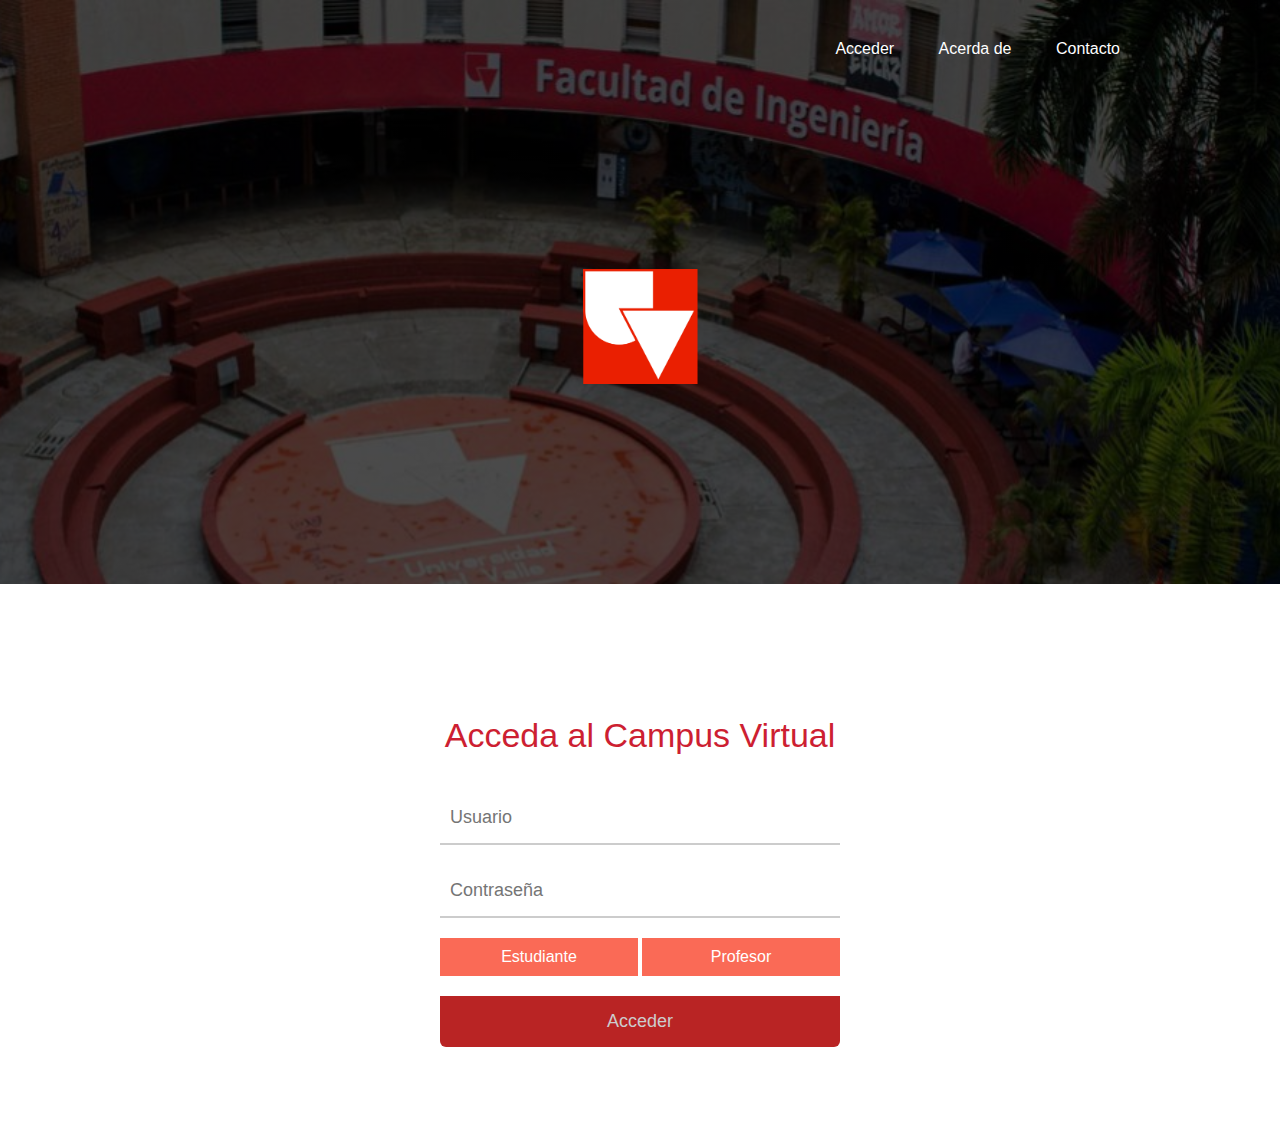
==== index.html @ f367bb3b "se le cambio el nombre a index" ====
<!DOCTYPE html>
<html lang="en">
<head>
    <meta charset="UTF-8">
    <meta http-equiv="X-UA-Compatible" content="IE=edge">
    <meta name="viewport" content="width=
    , initial-scale=1.0">
    <title>interfaz </title>
    <link rel="stylesheet" href="css/estilo.css">
</head>
<body>
    <header>
        <div class="contenedor">
            <nav class="menu">
                <a href="#">Acceder</a>
                <a href="#">Acerda de</a>
                <a href="#">Contacto</a>
            </nav>
                 <div class="foto">
                         <img src="IMG/UnivalleRecortado.svg.png" width="115" height="115" alt="foto-logo">
                 </div>
        </div>
    </header>
    <section class="main">
        <section class="acceder">
            <div class="contenedor">
                <h3 class="titulo">Acceda al Campus Virtual</h3>
                <form action="" class="formulario" id="formulario" name="formulario">
                    <div class="contenedor2-inputs">
                        <input type="email" name="Usuario" placeholder="Usuario" >
                        <input type="password" name="Contraseña" placeholder="Contraseña" >
        
                        <div class="tipo">
                            <input type="radio" name="tipo" id="estudiante" value="estudiante">
                            <label class="label-radio estudiante" for="estudiante">Estudiante</label>
        
                            <input type="radio" name="tipo" id="profesor" value="profesor">
                            <label class="label-radio profesor" for="profesor">Profesor</label>
        
                        </div>
                        <ul class="error" id="error"></ul>
                    </div>
        
                    <input type="submit" class="btn" value="Acceder">
                </form>
            </div>
        </section>  
    </section>
    <script src="../CAMPUS/js/introduccion.js"></script>
</body>
</html>
---- css/estilo.css ----
*{
    -webkit-box-sizing: border-box;
    -moz-box-sizing: border-box;
    box-sizing: border-box;
}

body {
    background: #fff;
    font-family: -apple-system, BlinkMacSystemFont, 'Segoe UI', Roboto, Oxygen, Ubuntu, Cantarell, 'Open Sans', 'Helvetica Neue', sans-serif;
    font-size: 16px;
    margin: auto;
}

.contenedor {
    width: 90%;
    max-width: 1000px;
    margin: auto;
    overflow: hidden;
}

/*----- ------ HEADER ------ -----*/

header {
    background: linear-gradient(rgba(0, 0, 0, 0.7), rgba(0, 0, 0, 0.7)), url('../IMG/UNIVALLEFONDO.jpg');
    height: 100%;
    background-repeat: no-repeat;
    background-attachment: fixed;
    background-position: center center;
    background-size: cover;
    background-blend-mode:darken;
    
    
}
header .mainmenubtn {
    background-color: skyblue;
    color: white;
    border: none;
    cursor: pointer;
    padding:20px;
    margin-top:20px;
}
header .menu {
    margin: 40px 0;
    text-align: right;
}

header .menu a {
    margin: 0 20px;
    color: #fff;
    padding-bottom: 9px;
    display: inline-block;
    text-decoration: none;
    border-bottom: 2px solid transparent;
    font-size: 1em;
}
header .menu a:hover {
    border-bottom:2px solid #fff;
    transition: all 1s ease;
}

header .foto {
    display: flex;
    justify-content: center;
    align-content: center;
    margin: 200px 0;
}

header .foto img:hover{
    transform: scale(1.20);
    transition: all 1s ease;
}

header .foto .nombre img:hover{
    transform: scale(1.0);
    transition: all 1s ease;
}


/*---------- Main ----------------*/

.main .acceder{
    padding: 60px 0;
 }
 
 .main .acceder .titulo{
     font-size: 34px;
     line-height: 34px;
     margin-bottom: 40px;
     font-weight: 300;
     color:#cd1f32;
     text-align: center;
 }
 .main .acceder .contenedor{
    width: 400px;
    margin: 40px auto;
    justify-content: center;
    align-items: center;
 }
 .main .acceder .formulario .contenedor-inputs {
    padding: 20px;
    background: #fff;
    border-radius: 6px 6px 0px;
    
}

.formulario input[type="email"],
.formulario input[type="password"]{
    display: block;
    width: 100%;
    margin-bottom: 20px;
    padding: 15px 10px;
    border: none;
    border-bottom: 2px solid #ccc;
    font-family: -apple-system, BlinkMacSystemFont, 'Segoe UI', Roboto, Oxygen, Ubuntu, Cantarell, 'Open Sans', 'Helvetica Neue', sans-serif;
    font-size: 18px;
}

.formulario input[type="email"]:focus,
.formulario input[type="password"]:focus{
    border-bottom: 2px solid #246eb9;
}

.formulario input[type="radio"]{
    display: none;
}

.formulario .tipo {
    display: flex;
    flex-wrap: no-wrap;
    justify-content: space-between;
    margin-bottom: 20px;
}

.formulario .tipo .estudiante {
    background-origin: 3px 0 0 3px;
}
.formulario .tipo .profesor {
    background-origin: 0 3px 3px 0;

}

.formulario .label-radio{
    background: rgba(249, 85, 63, 0.877);
    color: #fff;
    padding: 10px;
    cursor: pointer;
    text-align: center;
    width: 49.5%;

}

.formulario input[type="radio"]:checked + .label-radio{
    background: #ce1818;
    color: black;

}

.formulario .label-radio:hover{
    background: #ce1818;
}


.formulario .error{
     display: none;
    margin-top: 20px;
    border-radius: 3px;
    background: #ce1818;
    color: #ccc;
    padding: 15px 10px;
    padding-left: 40px;

}
.formulario .btn{
    width: 100%;
    text-align: center;
    background: #b92424;
    color: #ccc;
    border: none;
    display: block;
    padding: 15px 10px;
    cursor: pointer;
    border-radius: 0 0 6px 6px;
    font-family: -apple-system, BlinkMacSystemFont, 'Segoe UI', Roboto, Oxygen, Ubuntu, Cantarell, 'Open Sans', 'Helvetica Neue', sans-serif;
    font-size: 18px;

}

.formulario .btn:hover{
    background: #7a1616;
}
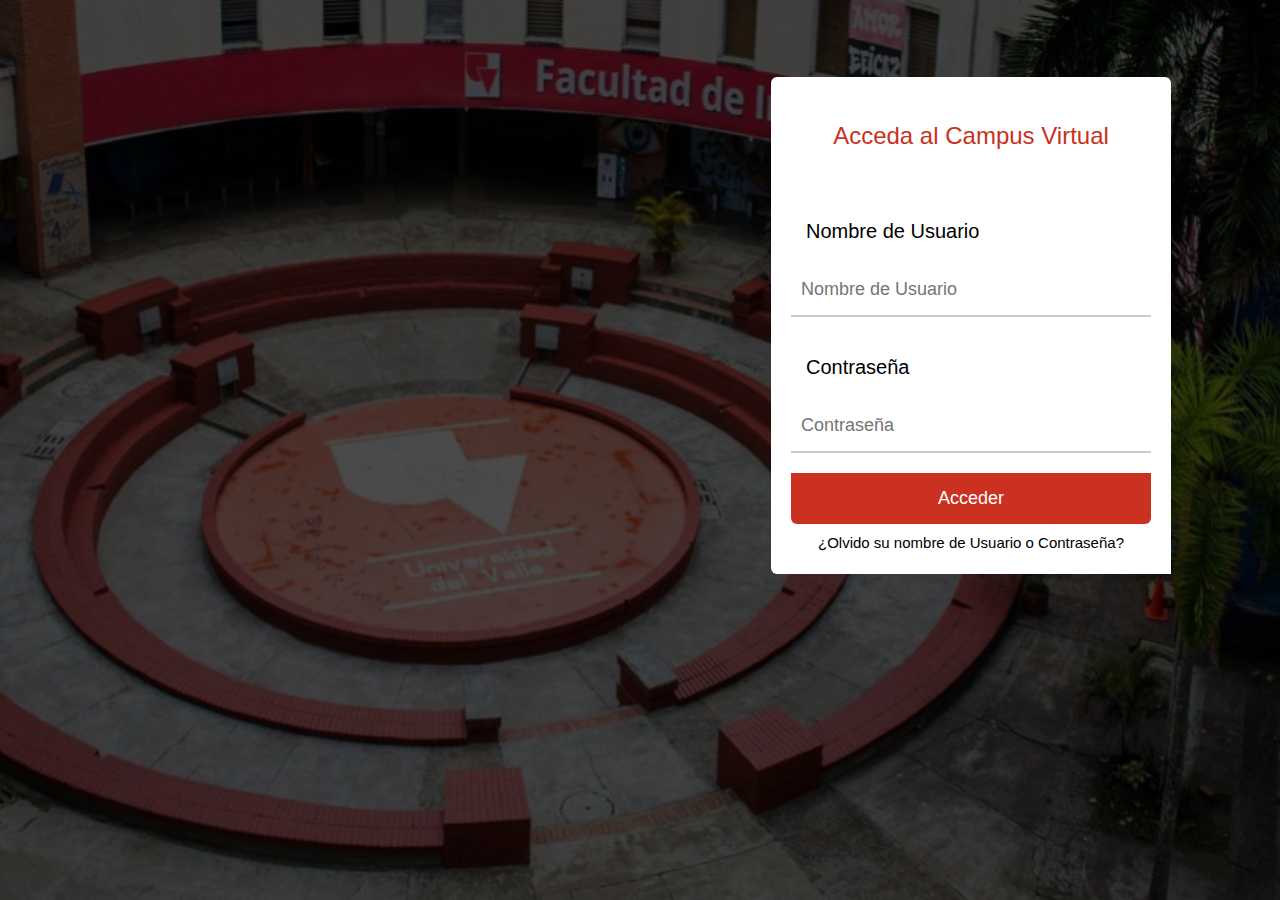
==== commit 257a0d8d: "se hicieron cambios en la interfaz y se implemento figma" ====
--- a/index.html
+++ b/index.html
@@ -10,42 +10,27 @@
 </head>
 <body>
     <header>
-        <div class="contenedor">
-            <nav class="menu">
-                <a href="#">Acceder</a>
-                <a href="#">Acerda de</a>
-                <a href="#">Contacto</a>
-            </nav>
-                 <div class="foto">
-                         <img src="IMG/UnivalleRecortado.svg.png" width="115" height="115" alt="foto-logo">
-                 </div>
-        </div>
+            <section class="acceder">
+                <div class="contenedor">
+                    <h3 class="titulo">Acceda al Campus Virtual</h3>
+                    <form action="" class="formulario" id="formulario" name="formulario">
+                        <div class="contenedor2-inputs">
+                            <h4 class="subtitulo">Nombre de Usuario</h4>
+                            <input type="email" name="Usuario" placeholder="Nombre de Usuario">
+                            <h4 class="subtitulo">Contraseña</h4>
+                            <input type="password" name="Contraseña" placeholder="Contraseña">      
+                            <ul class="error" id="error"></ul>
+                        </div>
+            
+                        <input type="submit" class="btn" value="Acceder">
+                    </form>
+                    <h5 class="pregunta">¿Olvido su nombre de Usuario o Contraseña?</h5>
+                </div>
+            </section>  
     </header>
     <section class="main">
-        <section class="acceder">
-            <div class="contenedor">
-                <h3 class="titulo">Acceda al Campus Virtual</h3>
-                <form action="" class="formulario" id="formulario" name="formulario">
-                    <div class="contenedor2-inputs">
-                        <input type="email" name="Usuario" placeholder="Usuario" >
-                        <input type="password" name="Contraseña" placeholder="Contraseña" >
-        
-                        <div class="tipo">
-                            <input type="radio" name="tipo" id="estudiante" value="estudiante">
-                            <label class="label-radio estudiante" for="estudiante">Estudiante</label>
-        
-                            <input type="radio" name="tipo" id="profesor" value="profesor">
-                            <label class="label-radio profesor" for="profesor">Profesor</label>
-        
-                        </div>
-                        <ul class="error" id="error"></ul>
-                    </div>
-        
-                    <input type="submit" class="btn" value="Acceder">
-                </form>
-            </div>
-        </section>  
+
     </section>
-    <script src="../CAMPUS/js/introduccion.js"></script>
+    <script src="./js/introduccion.js"></script>
 </body>
 </html>--- a/css/estilo.css
+++ b/css/estilo.css
@@ -5,100 +5,61 @@
 }
 
 body {
-    background: #fff;
-    font-family: -apple-system, BlinkMacSystemFont, 'Segoe UI', Roboto, Oxygen, Ubuntu, Cantarell, 'Open Sans', 'Helvetica Neue', sans-serif;
-    font-size: 16px;
-    margin: auto;
-}
-
-.contenedor {
-    width: 90%;
-    max-width: 1000px;
-    margin: auto;
-    overflow: hidden;
-}
-
-/*----- ------ HEADER ------ -----*/
-
-header {
-    background: linear-gradient(rgba(0, 0, 0, 0.7), rgba(0, 0, 0, 0.7)), url('../IMG/UNIVALLEFONDO.jpg');
+    background: linear-gradient(rgba(0, 0, 0, 0.7), rgba(0, 0, 0, 0.7)), url('../IMG/UNIVALLEFONDO.jpg');    font-family: -apple-system, BlinkMacSystemFont, 'Segoe UI', Roboto, Oxygen, Ubuntu, Cantarell, 'Open Sans', 'Helvetica Neue', sans-serif;
     height: 100%;
     background-repeat: no-repeat;
     background-attachment: fixed;
     background-position: center center;
     background-size: cover;
     background-blend-mode:darken;
-    
+    font-family: -apple-system, BlinkMacSystemFont, 'Segoe UI', Roboto, Oxygen, Ubuntu, Cantarell, 'Open Sans', 'Helvetica Neue', sans-serif;
+    font-size: 18px;
+}
+
+.contenedor {
+    background: #fff;
+    border-radius: 6px 6px 0px;
+    padding: 20px;
     
 }
-header .mainmenubtn {
-    background-color: skyblue;
-    color: white;
-    border: none;
-    cursor: pointer;
-    padding:20px;
-    margin-top:20px;
-}
-header .menu {
-    margin: 40px 0;
-    text-align: right;
+
+/*---------- Main ----------------*/
+ .acceder {
+    padding: 20px;
+    position: absolute;
+    width: 452px;
+    height: 569px;
+    left: 745px;
+    top: 17px;
+ }
+
+ .acceder .titulo{
+    height: 60px;
+    font-style: normal;
+    font-weight: 400;
+    font-size: 24px;
+    line-height: 29px;
+     color:#CA3120;
+     text-align: center;
+ }
+.acceder .subtitulo{
+    width: 300px;
+    height: 30px;
+    padding: 15px;
+    font-style: normal;
+    font-weight: 400;
+    font-size: 20px;
+    line-height: 17px;
 }
 
-header .menu a {
-    margin: 0 20px;
-    color: #fff;
-    padding-bottom: 9px;
-    display: inline-block;
-    text-decoration: none;
-    border-bottom: 2px solid transparent;
-    font-size: 1em;
-}
-header .menu a:hover {
-    border-bottom:2px solid #fff;
-    transition: all 1s ease;
-}
-
-header .foto {
-    display: flex;
-    justify-content: center;
-    align-content: center;
-    margin: 200px 0;
-}
-
-header .foto img:hover{
-    transform: scale(1.20);
-    transition: all 1s ease;
-}
-
-header .foto .nombre img:hover{
-    transform: scale(1.0);
-    transition: all 1s ease;
-}
-
-
-/*---------- Main ----------------*/
-
-.main .acceder{
-    padding: 60px 0;
- }
- 
- .main .acceder .titulo{
-     font-size: 34px;
-     line-height: 34px;
-     margin-bottom: 40px;
-     font-weight: 300;
-     color:#cd1f32;
-     text-align: center;
- }
- .main .acceder .contenedor{
+ .acceder .contenedor{
     width: 400px;
     margin: 40px auto;
     justify-content: center;
     align-items: center;
  }
- .main .acceder .formulario .contenedor-inputs {
+ .acceder .formulario .contenedor-inputs {
     padding: 20px;
-    background: #fff;
     border-radius: 6px 6px 0px;
     
 }
@@ -173,8 +134,8 @@
 .formulario .btn{
     width: 100%;
     text-align: center;
-    background: #b92424;
-    color: #ccc;
+    background: #CA3120;
+    color: #fff;
     border: none;
     display: block;
     padding: 15px 10px;
@@ -188,3 +149,14 @@
 .formulario .btn:hover{
     background: #7a1616;
 }
+
+.acceder .pregunta{
+    margin:10px 20px;
+    height: 10px;
+    cursor: pointer;
+    text-align: center;
+    font-style: normal;
+    font-weight: 400;
+    padding-bottom: 9px;
+    font-size: 15px;
+}